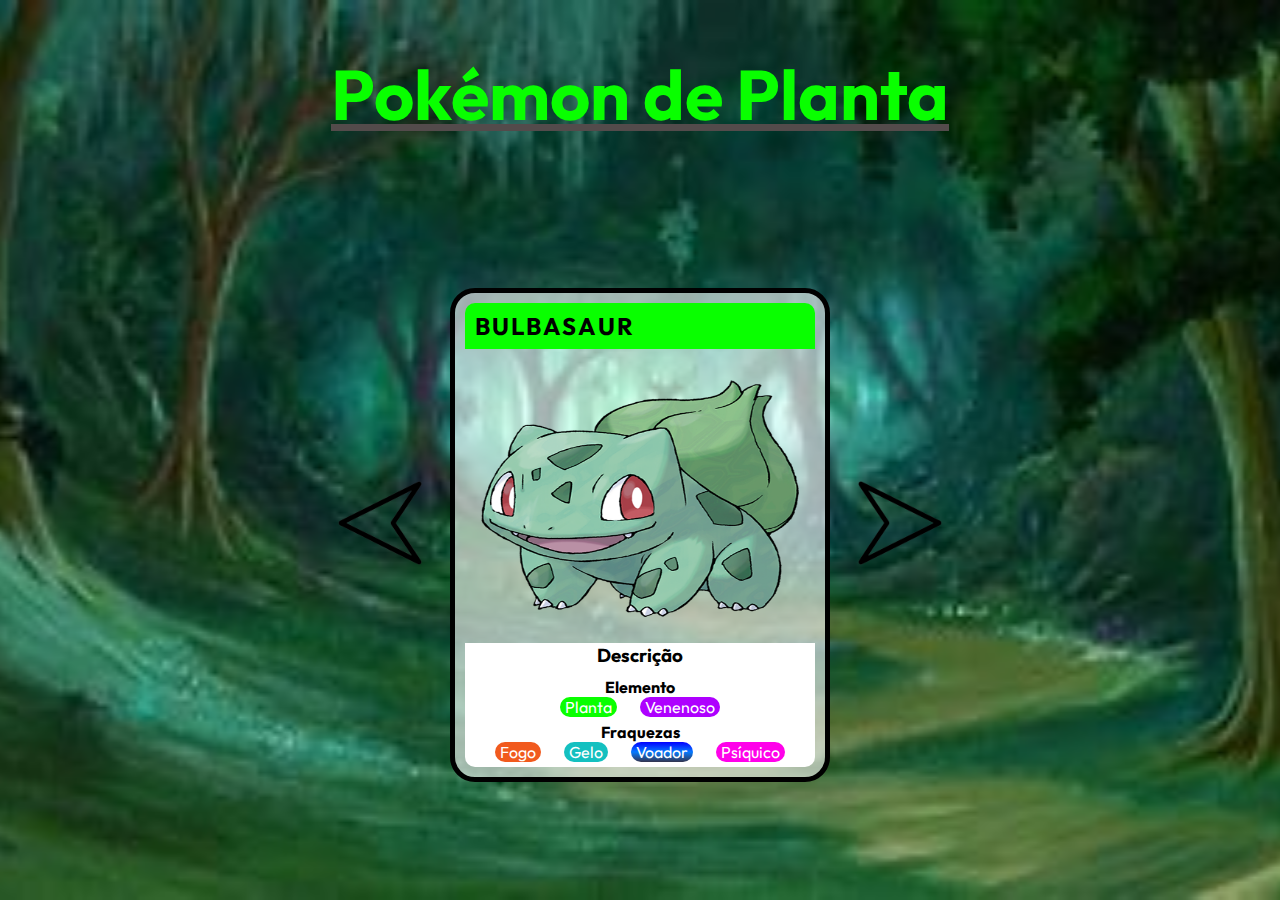
==== cartas/index.html @ 2c315fc8 "organização das pastas" ====
<!DOCTYPE html>
<html lang="pt-br">

<head>
    <meta charset="UTF-8">
    <meta name="viewport" content="width=device-width, initial-scale=1.0">
    <title>Cards Pokemons</title>
    <link rel="preconnect" href="https://fonts.googleapis.com">
    <link rel="preconnect" href="https://fonts.gstatic.com" crossorigin>
    <link href="https://fonts.googleapis.com/css2?family=Outfit:wght@100..900&display=swap" rel="stylesheet">
    <link rel="stylesheet" href="./css/reset.css">
    <link rel="stylesheet" href="./css/style.css">
    <link rel="stylesheet" href="./css/responsive.css">
</head>

<body class="page">

    <header>
        <h1 class="cabecalho">Pokémon de Planta</h1>
    </header>

    <main class="personagens-slider">

            <!-- funcionalidade ok -->
        <button class="btn-seta btn-voltar" id="btn-voltar">
            <img src="./img/esquerda.png" alt="botão para voltar" class="img-btn">
        </button>

        <ul class="lista-personagens">   

            <!-- carta 1 -->
            <li class="cartao" id="card1">
                <h2 class="nome">bulbasaur</h2>
                <img src="./img/bulbasaur.png" alt="imagem do Pokémon bulbasaur, um Pokémon de planta venenoso" class="imagem-personagem">
                <h3 class="Titulo">Descrição</h3>
                <div class="descricao">
                    <div class="tip">
                        <h4 class="fraq">Elemento</h4>
                            <span class="planta elementos">Planta</span>
                            <span class="venenoso elementos">Venenoso</span>
                        <h4 class="fraq">Fraquezas</h4>
                            <span class="fogo elementos">Fogo</span>
                            <span class="gelo elementos">Gelo</span>
                            <span class="voador elementos">Voador</span>
                            <span class="psiquico elementos">Psíquico</span>
                    </div>
                        <br>
                    <p class="texto">Por algum tempo após seu nascimento, ele usa os nutrientes que são embalados na semente em suas costas, a fim de crescer.</p>
                    <p>Seu peso medio é de 6,9 KG</p>
                    <p>Sua altura media é de 0,7 M</p>
                        <h5>informaçoes obtidas do site <a href="https://www.pokemon.com/br/pokedex/bulbasaur">Pokédex</a></h5>
                </div>
            </li>

            <!-- carta 2 -->
            <li class="cartao" id="card2">
                <h2 class="nome">ivysaur</h2>
                <img src="./img/ivysaur.png" alt="imagem do Pokémon ivysaur, um Pokémon de planta venenoso" class="imagem-personagem">
                <h3 class="Titulo">Descrição</h3>
                <div class="descricao">
                    <div class="tip">
                        <h4 class="fraq">Elemento</h4>
                            <span class="planta elementos">Planta</span>
                            <span class="venenoso elementos">Venenoso</span>
                        <h4 class="fraq">Fraquezas</h4>
                            <span class="fogo elementos">Fogo</span>
                            <span class="gelo elementos">Gelo</span>
                            <span class="voador elementos">Voador</span>
                            <span class="psiquico elementos">Psíquico</span>
                    </div>
                        <br>
                    <p class="texto">Quanto mais luz solar Ivysaur se banha, mais força brota dentro dele, permitindo que o broto em suas costas cresça maior.</p>
                    <p>Seu peso medio é de 13,0 KG</p>
                    <p>Sua altura media é de 1,0 M</p>
                        <h5>informaçoes obtidas do site <a href="https://www.pokemon.com/br/pokedex/ivysaur">Pokédex</a></h5>
                </div>
            </li>

            <!-- carta 3 -->
            <li class="cartao" id="card3">
                <h2 class="nome">venusaur</h2>
                <img src="./img/venusaur.png" alt="imagem do Pokémon venusaur, um Pokémon de planta venenoso" class="imagem-personagem">
                <h3 class="Titulo">Descrição</h3>
                <div class="descricao">
                    <div class="tip">
                        <h4 class="fraq">Elemento</h4>
                            <span class="planta elementos">Planta</span>
                            <span class="venenoso elementos">Venenoso</span>
                        <h4 class="fraq">Fraquezas</h4>
                            <span class="fogo elementos">Fogo</span>
                            <span class="gelo elementos">Gelo</span>
                            <span class="voador elementos">Voador</span>
                            <span class="psiquico elementos">Psíquico</span>
                    </div>
                        <br>
                    <p class="texto">Enquanto se aquece ao sol, pode converter a luz em energia. Como resultado, é mais poderoso no verão.</p>
                    <p>Seu peso medio é de 100,0 KG</p>
                    <p>Sua altura media é de 2,0 M</p>
                        <h5>informaçoes obtidas do site <a href="https://www.pokemon.com/br/pokedex/venusaur">Pokédex</a></h5>
                </div>
            </li>

            <!-- carta 4 -->
            <li class="cartao" id="card4">
                <h2 class="nome">Charmander</h2>
                <img src="./img/charmander.png" alt="imagem do Pokémon Charmander, um Pokémon de fogo" class="imagem-personagem">
                <h3 class="Titulo">Descrição</h3>
                <div class="descricao">
                    <div class="tip">
                        <h4 class="fraq">Elemento</h4>
                            <span class="fogo elementos">Fogo</span>
                        <h4 class="fraq">Fraquezas</h4>
                            <span class="agua elementos">Água</span>
                            <span class="chao elementos">Terrestre</span>
                            <span class="rocha elementos">Rocha</span>
                    </div>
                        <br>
                    <p class="texto"> chama em sua cauda mostra a força de sua força vital. Se Charmander é fraco, a chama também queima fracamente.</p>
                    <p>Seu peso medio é de 8,5 KG</p>
                    <p>Sua altura media é de 0,6 M</p>
                        <h5>informaçoes obtidas do site <a href="https://www.pokemon.com/br/pokedex/charmander">Pokédex</a></h5>
                </div>
            </li>

            <!-- carta 5 -->
            <li class="cartao" id="card5">
                <h2 class="nome">Charmeleon</h2>
                <img src="./img/charmeleon.png" alt="imagem do Pokémon Charmeleon, um Pokémon de fogo" class="imagem-personagem">
                <h3 class="Titulo">Descrição</h3>
                <div class="descricao">
                    <div class="tip">
                        <h4 class="fraq">Elemento</h4>
                            <span class="fogo elementos">Fogo</span>
                        <h4 class="fraq">Fraquezas</h4>
                            <span class="agua elementos">Água</span>
                            <span class="chao elementos">Terrestre</span>
                            <span class="rocha elementos">Rocha</span>
                    </div>
                    <p class="texto">Quando ele balança sua cauda ardente, a temperatura ao seu redor sobe cada vez mais, atormentando seus oponentes.</p>
                    <p>Seu peso medio é de 19 KG</p>
                    <p>Sua altura media é de 1,1 M</p>
                        <h5>informaçoes obtidas do site <a href="https://www.pokemon.com/br/pokedex/charmeleon">Pokédex</a></h5>
                </div>
            </li>
            
            <!-- carta 6 -->
            <li class="cartao" id="card6">
                <h2 class="nome">Charizard</h2>
                <img src="./img/charizard.png" alt="imagem do Pokémon Charizard, um Pokémon de fogo" class="imagem-personagem">
                <h3 class="Titulo">Descrição</h3>
                <div class="descricao">
                    <div class="tip">
                        <h4 class="fraq">Elemento</h4>
                            <span class="fogo elementos">Fogo</span>
                            <span class="voador elementos">Voador</span>
                        <h4 class="fraq">Fraquezas</h4>
                            <span class="agua elementos">Água</span>
                            <span class="chao elementos">Terrestre</span>
                            <span class="rocha elementos">Rocha<span class="damege">dano 4x</span></span>
                    </div>
                    <p class="texto">Se Charizard ficar verdadeiramente irritado, a chama na ponta de sua cauda queima em um tom azul claro.</p>
                    <p>Seu peso medio é de 90,5 KG</p>
                    <p>Sua altura media é de 1,7 M</p>
                        <h5>informaçoes obtidas do site <a href="https://www.pokemon.com/br/pokedex/charizard">Pokédex</a></h5>
                </div>
            </li>

        </ul>

            <!-- funcionalidade ok -->
        <button class="btn-seta btn-avancar" id="btn-avancar">
            <img src="./img/direita.png" alt="botão para avançar" class="img-btn">
        </button>

    </main>
    <script src="./js/interatividade.js"></script>
</body>

</html>
---- cartas/css/style.css ----
body {
    font-family: 'Outfit', sans-serif, Arial;
    background-image: url('../img/fundo001-003.jfif');
    background-size: cover;
    background-attachment:fixed;
    background-position: center;
}

/* Header */
.cabecalho {
    color: rgb(9, 255, 0);
    font-size: 50px;
    text-decoration:underline rgb(83, 75, 75);
    text-align: center;
    padding: 50px 0;
}

/* Main */
.personagens-slider {
    display: flex;
    justify-content: center;
    align-items: center;
    gap: 70px;    
}

/* Botões para os lados */
.btn-seta {
    width: 0;
    border: none;
    cursor:pointer;
    display: flex;
    align-items: center;
    justify-content: center;
}

/* Imagem dos botões */
.btn-seta .img-btn {
    width: 100px;
}

/* Lista não ordenada */
.lista-personagens {
    width: 380px;
    height: 470px;
    position: relative;
}

/* Itens da lista */
.cartao {
    position: absolute;
    padding: 10px;
    border: solid 5px;
    border-radius: 25px;
    background-color: rgb(255, 255, 255, 0.6);
}
#card1 {
    display: block;
    .nome{
    background-color:rgb(9, 255, 0);}
}
#card2 {
    display: none;
    .nome{
    background-color:rgb(9, 255, 0);}
}
#card3 {
    display: none;
    .nome{
    background-color:rgb(9, 255, 0);}
}
#card4 {
    display: none;
    .nome{
    background-color:rgb(248, 98, 11);}
}
#card5 {
    display: none;    
    .nome{
    background-color:rgb(248, 98, 11);}
}
#card6 {
    display: none;    
    .nome{
    background-color:rgb(248, 98, 11);}
}

/* Titulo do Card */
.nome {
    padding: 8px 10px;
    border-top-left-radius: 10px;
    border-top-right-radius: 10px;
    color: rgb(0, 0, 0);
    text-transform: uppercase;
    letter-spacing: 2px;
}

/* Imagem dos personagens */
.imagem-personagem {
    width: 100%;
    max-height: 280px;
    margin-top: 10px;
}

/* Descrição dos personagens */
.Titulo {
    text-align: center;
    background-color: white;
}

.cartao .descricao {
    background-color: white;
    border-bottom-left-radius: 10px;
    border-bottom-right-radius: 10px;
    text-align: justify;
    max-height: 100px;
    padding: 5px;
    overflow:hidden;
    overflow-y: scroll;
}

/* Tipo e Fraqueza */
.cartao .descricao .tip {
    text-align: center;
    padding-bottom: 15px;
    max-height: 100px;
}
.fraq {
    margin-top: 5px;
}

/* Elementos */
.elementos {
    color: white;
    padding-left: 5px;
    padding-right: 5px;
    border-radius: 25px;
    margin: 10px;
}
.voador {
    background: linear-gradient(to top, rgb(52, 52, 77) 0%, rgb(5, 122, 255) 50%, rgb(4, 0, 255) 100%);
}
.fogo {
    background-color: rgb(241, 90, 30);
}
.agua {
    background-color: rgb(63, 123, 235);
}
.chao {
    background-color: rgb(107, 58, 49);
}
.rocha {
    background-color: rgb(83, 83, 83);
}
.planta {
    background-color: rgb(9, 255, 0);
}
.venenoso {
    background-color: rgb(174, 0, 255);
}
.gelo {
    background-color: rgb(20, 192, 192);
}
.psiquico {
    background-color: rgb(255, 1, 234);
}
.damege {
    font-size: 10px;
    padding-left: 5px;
}
---- cartas/css/responsive.css ----
@media(max-width: 500px){
    
    .personagens-slider {
        gap: 20px;
    }

    .lista-personagens {
        width: 240px;
        margin: 13px;
    }

    .img-btn {
        height: 50px;
    }

    h1.cabecalho {
        font-size: 40px;
    }

    .elementos {
        margin: 1px;
    }
}

@media(min-height: 801px) and (max-height: 1000px){
    
    .cabecalho {
        margin-bottom: 100px;
        font-size: 70px;
    }
}

@media(min-height: 1001px){

    .cabecalho {
    font-size: 80px;
    margin-bottom: 150px;
    }
}
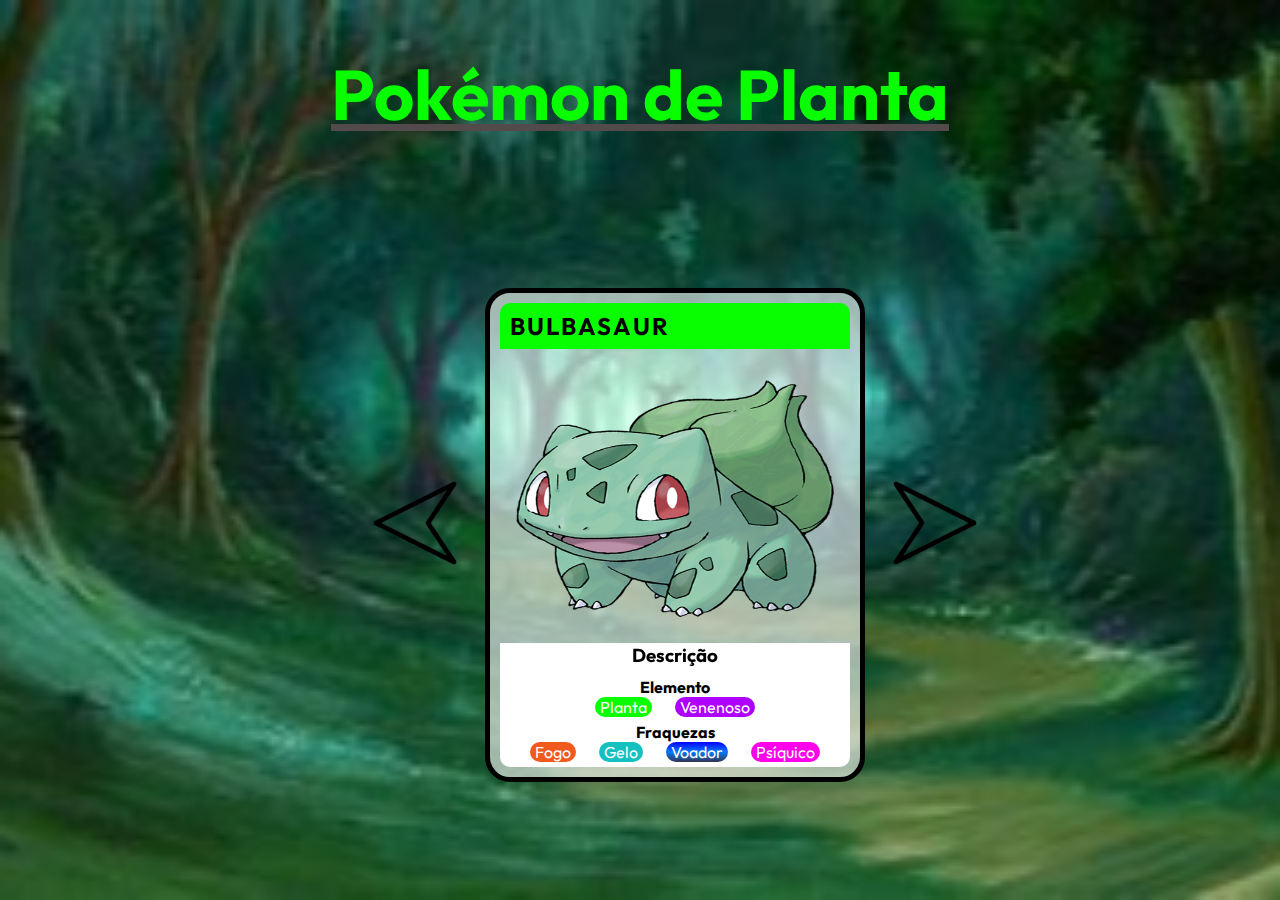
==== commit 566988f2: "teste" ====
--- a/cartas/index.html
+++ b/cartas/index.html
@@ -20,6 +20,10 @@
     </header>
 
     <main class="personagens-slider">
+        <div>
+            <img class="imagem selecionada" src="./img/fundo001-003.jfif" alt="fundo de floresta para pokemons de planta">
+            <img class="imagem" src="./img/fundo004-006.jpg" alt="fundo campo aberto com arvores de fundo para pokenons de fogo">
+        </div>
 
             <!-- funcionalidade ok -->
         <button class="btn-seta btn-voltar" id="btn-voltar">
--- a/cartas/css/style.css
+++ b/cartas/css/style.css
@@ -1,9 +1,33 @@
 body {
     font-family: 'Outfit', sans-serif, Arial;
-    background-image: url('../img/fundo001-003.jfif');
     background-size: cover;
     background-attachment:fixed;
     background-position: center;
+}
+
+.imagem {
+    display: none;
+    position: fixed;
+    top: 0;
+    left: 0;
+    z-index: -99;
+    object-fit: cover;
+    width: 100vw;
+    height: 100vh;
+}
+
+.imagem.selecionada {
+    display: block;
+    animation: trocarImage 0.7s;
+}
+
+@keyframes trocarImage {
+    from {
+        opacity: 0.70;
+    }
+    to {
+        opacity: 1;
+    }
 }
 
 /* Header */
